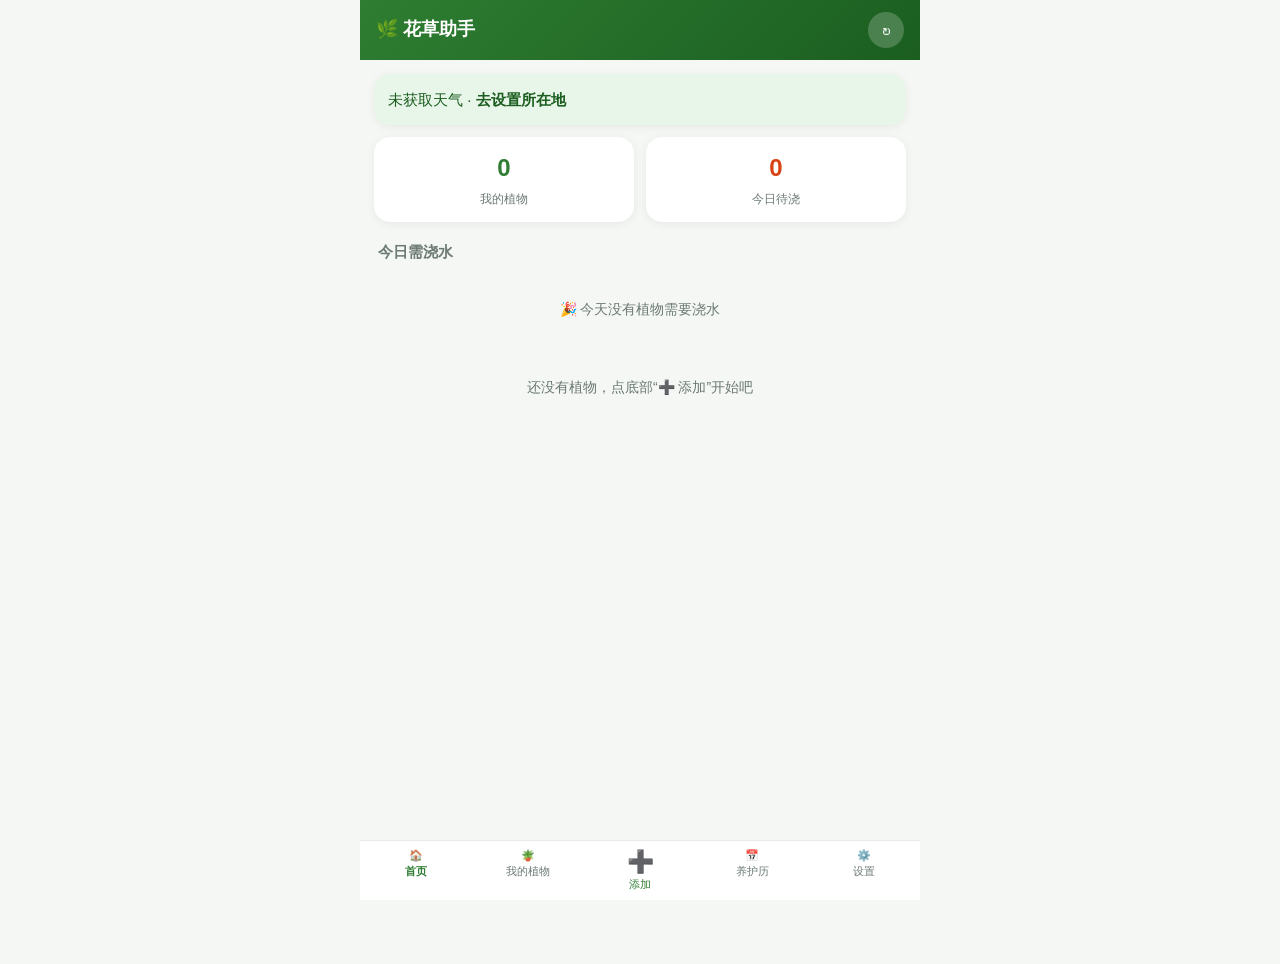
==== index.html @ 80a3a9a7 "Initial: 花草养护助手 PWA (天气联动浇水/拍照添加/诊断/打卡)" ====
<!DOCTYPE html>
<html lang="zh-CN">
<head>
  <meta charset="UTF-8" />
  <meta name="viewport" content="width=device-width, initial-scale=1.0, viewport-fit=cover, maximum-scale=1.0, user-scalable=no" />
  <meta name="theme-color" content="#2e7d32" />
  <meta name="apple-mobile-web-app-capable" content="yes" />
  <meta name="apple-mobile-web-app-status-bar-style" content="black-translucent" />
  <meta name="apple-mobile-web-app-title" content="花草助手" />
  <link rel="manifest" href="manifest.webmanifest" />
  <link rel="apple-touch-icon" href="icon.svg" />
  <link rel="icon" href="icon.svg" type="image/svg+xml" />
  <link rel="stylesheet" href="css/styles.css" />
  <title>花草养护助手</title>
</head>
<body>
  <div id="app">
    <header class="app-bar">
      <div class="app-bar__title">🌿 花草助手</div>
      <button id="sync-btn" class="app-bar__action" title="刷新天气与提醒">↻</button>
    </header>
    <main id="view" class="view"></main>
    <nav class="tabbar">
      <button class="tab" data-route="home">🏠<span>首页</span></button>
      <button class="tab" data-route="plants">🪴<span>我的植物</span></button>
      <button class="tab tab--add" data-route="add">➕<span>添加</span></button>
      <button class="tab" data-route="calendar">📅<span>养护历</span></button>
      <button class="tab" data-route="settings">⚙️<span>设置</span></button>
    </nav>
  </div>
  <div id="toast" class="toast"></div>
  <script type="module" src="js/app.js"></script>
</body>
</html>
---- css/styles.css ----
:root {
  --green: #2e7d32;
  --green-dark: #1b5e20;
  --green-light: #e8f5e9;
  --bg: #f5f7f4;
  --card: #ffffff;
  --text: #1f2a24;
  --muted: #6b7a72;
  --warn: #d84315;
  --accent: #00897b;
  --radius: 16px;
  --shadow: 0 2px 10px rgba(0, 0, 0, 0.06);
}

* { box-sizing: border-box; -webkit-tap-highlight-color: transparent; }
html, body { margin: 0; padding: 0; }
body {
  font-family: -apple-system, BlinkMacSystemFont, "PingFang SC", "Microsoft YaHei", "Segoe UI", sans-serif;
  background: var(--bg);
  color: var(--text);
  font-size: 15px;
  line-height: 1.55;
  padding-bottom: 64px; /* 给 tabbar 留位 */
}

#app { max-width: 560px; margin: 0 auto; min-height: 100vh; }

.app-bar {
  position: sticky; top: 0; z-index: 20;
  display: flex; align-items: center; justify-content: space-between;
  padding: 12px 16px; padding-top: max(12px, env(safe-area-inset-top));
  background: linear-gradient(135deg, var(--green), var(--green-dark));
  color: #fff;
}
.app-bar__title { font-weight: 700; font-size: 18px; }
.app-bar__action {
  border: none; background: rgba(255,255,255,0.2); color: #fff;
  width: 36px; height: 36px; border-radius: 50%; font-size: 18px; cursor: pointer;
}

.view { padding: 14px; }

/* 卡片 */
.card {
  background: var(--card); border-radius: var(--radius);
  padding: 14px; margin-bottom: 12px; box-shadow: var(--shadow);
}
.card h3, .card h4 { margin: 0 0 8px; }
.section { margin: 18px 4px 8px; font-size: 15px; color: var(--muted); font-weight: 600; }

/* 天气 */
.weather { background: linear-gradient(135deg, #a5d6a7, #66bb6a); color: #173a1c; }
.weather__main { font-size: 20px; }
.weather__main b { font-size: 26px; }
.weather__sub { opacity: 0.85; font-size: 13px; margin-top: 2px; }
.weather--empty { background: var(--green-light); color: var(--green-dark); }
.weather--empty a { color: var(--green-dark); font-weight: 600; }

/* 统计 */
.stats { display: flex; gap: 12px; margin-bottom: 4px; }
.stat { flex: 1; background: var(--card); border-radius: var(--radius); padding: 12px; text-align: center; box-shadow: var(--shadow); }
.stat b { display: block; font-size: 24px; color: var(--green); }
.stat--warn b { color: var(--warn); }
.stat span { font-size: 12px; color: var(--muted); }

/* 植物行 / 卡片 */
.plant-row { display: flex; align-items: center; justify-content: space-between; }
.plant-row__name { font-weight: 600; }
.plant-row__meta { font-size: 12px; color: var(--muted); margin-top: 2px; }

.plant-card { cursor: pointer; }
.plant-card__top { display: flex; align-items: center; gap: 8px; }
.plant-card__name { font-weight: 700; font-size: 16px; }
.plant-card__meta { font-size: 13px; color: var(--muted); margin-top: 4px; }

.badge { color: #fff; font-size: 11px; padding: 2px 8px; border-radius: 999px; }

.kv { display: flex; justify-content: space-between; padding: 5px 0; border-bottom: 1px dashed #eee; font-size: 14px; }
.kv:last-of-type { border-bottom: none; }
.kv span { color: var(--muted); }
.warn { color: var(--warn); font-weight: 700; }

.reasons { margin-top: 8px; display: flex; flex-wrap: wrap; gap: 6px; }
.tag { background: var(--green-light); color: var(--green-dark); font-size: 11px; padding: 3px 8px; border-radius: 8px; }

.care { margin: 6px 0 0; }
.tip { background: #fff8e1; color: #8a6d00; padding: 8px 10px; border-radius: 10px; font-size: 13px; margin: 8px 0 0; }

/* 按钮 */
.btn { border: none; border-radius: 12px; padding: 10px 16px; font-size: 14px; font-weight: 600; cursor: pointer; }
.btn--primary { background: var(--green); color: #fff; }
.btn--accent { background: var(--accent); color: #fff; }
.btn--warn { background: #ef6c00; color: #fff; }
.btn--ghost { background: #eef2ef; color: var(--green-dark); }
.detail-actions { display: flex; gap: 10px; margin: 14px 0; }
.detail-actions .btn { flex: 1; }
.detail-head { display: flex; justify-content: space-between; margin-bottom: 10px; }

/* 添加页 */
.add-tabs { display: flex; gap: 8px; margin-bottom: 14px; }
.chip { flex: 1; border: 1px solid #d9e3dc; background: #fff; border-radius: 999px; padding: 8px; font-size: 13px; cursor: pointer; color: var(--muted); }
.chip.active { background: var(--green); color: #fff; border-color: var(--green); }
.hint { color: var(--muted); font-size: 13px; margin: 0 0 12px; }
.upload { display: block; text-align: center; border: 2px dashed var(--green); border-radius: var(--radius); padding: 24px; color: var(--green-dark); cursor: pointer; background: var(--green-light); }
.upload span { font-size: 15px; font-weight: 600; }
#photo-result, #order-result { margin-top: 12px; }
.card.ok { background: #e8f5e9; color: var(--green-dark); }
.card.err { background: #ffebee; color: var(--warn); }
.card.diag { background: #fff3e0; color: #8a4b00; }
.order-row { display: flex; align-items: center; gap: 8px; padding: 8px 0; border-bottom: 1px dashed #eee; }
.order-row small { color: var(--muted); }

form label { display: block; font-size: 13px; color: var(--muted); margin-bottom: 12px; }
form input, form select { width: 100%; margin-top: 4px; padding: 10px; border: 1px solid #d9e3dc; border-radius: 10px; font-size: 15px; color: var(--text); background: #fff; }
.row { display: flex; gap: 8px; margin-bottom: 10px; }
.row input { flex: 1; }
.search input { width: 100%; padding: 10px 12px; border: 1px solid #d9e3dc; border-radius: 12px; margin-bottom: 12px; font-size: 15px; }

/* 养护历 */
.month-card { background: linear-gradient(135deg, #e8f5e9, #c8e6c9); }
.tasks { margin: 6px 0 0; padding-left: 18px; }
.tasks li { margin: 4px 0; }

/* 时间线 */
.tl__head { display: flex; justify-content: space-between; font-size: 13px; }
.tl__type { font-weight: 600; color: var(--green-dark); }
.tl__date { color: var(--muted); }
.tl__text { margin-top: 6px; }
.tl__photo { width: 100%; border-radius: 12px; margin-top: 8px; max-height: 320px; object-fit: cover; }

/* 空状态 */
.empty { text-align: center; color: var(--muted); padding: 28px 12px; font-size: 14px; }

/* Tabbar */
.tabbar {
  position: fixed; bottom: 0; left: 0; right: 0; z-index: 30;
  display: flex; background: #fff; border-top: 1px solid #e6ece8;
  padding-bottom: env(safe-area-inset-bottom);
  max-width: 560px; margin: 0 auto;
}
.tab { flex: 1; border: none; background: none; padding: 8px 0; font-size: 11px; color: var(--muted); cursor: pointer; display: flex; flex-direction: column; align-items: center; gap: 2px; }
.tab span { font-size: 11px; }
.tab.active { color: var(--green); font-weight: 700; }
.tab--add { position: relative; }
.tab--add { color: var(--green); font-size: 22px; }

/* Toast */
.toast {
  position: fixed; left: 50%; bottom: 80px; transform: translateX(-50%) translateY(20px);
  background: rgba(0,0,0,0.82); color: #fff; padding: 10px 18px; border-radius: 999px;
  font-size: 14px; opacity: 0; pointer-events: none; transition: all .25s; z-index: 50; max-width: 80%;
}
.toast.show { opacity: 1; transform: translateX(-50%) translateY(0); }

/* Loading 遮罩 */
.overlay {
  position: fixed; inset: 0; background: rgba(255,255,255,0.7); z-index: 60;
  display: flex; flex-direction: column; align-items: center; justify-content: center; gap: 12px;
}
.overlay p { color: var(--green-dark); font-weight: 600; }
.spinner { width: 38px; height: 38px; border: 4px solid var(--green-light); border-top-color: var(--green); border-radius: 50%; animation: spin .8s linear infinite; }
@keyframes spin { to { transform: rotate(360deg); } }

details.month-item summary { cursor: pointer; font-weight: 600; list-style: none; }
details.month-item summary::-webkit-details-marker { display: none; }
details.month-item summary::before { content: "▸ "; color: var(--green); }
details[open].month-item summary::before { content: "▾ "; }
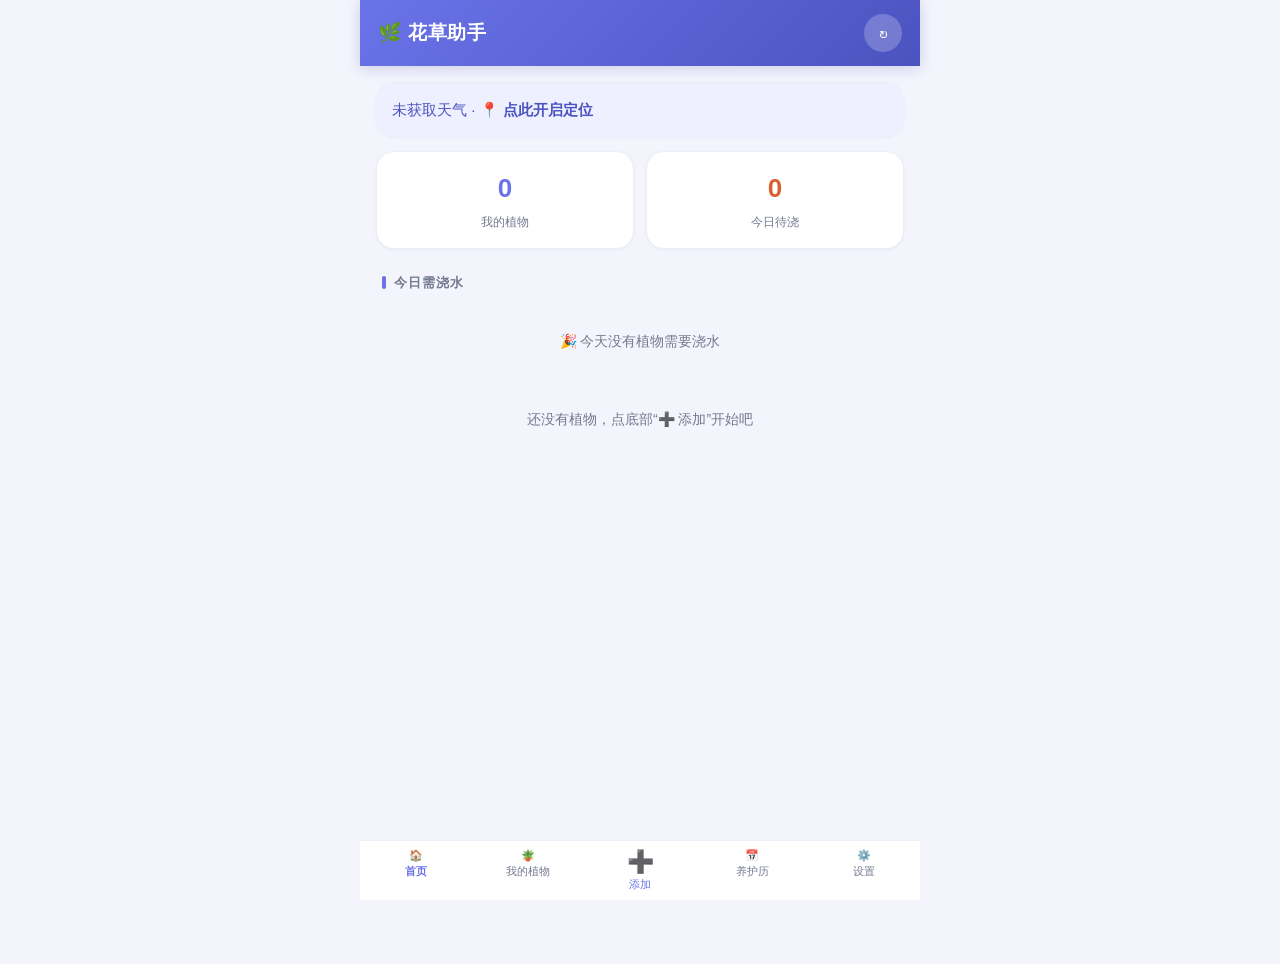
==== commit 00c08ffe: "fix: redeploy index.html (typeIcon 冲突修复 + 蓝紫美化 + 差异化养护建议)" ====
--- a/index.html
+++ b/index.html
@@ -3,7 +3,7 @@
 <head>
   <meta charset="UTF-8" />
   <meta name="viewport" content="width=device-width, initial-scale=1.0, viewport-fit=cover, maximum-scale=1.0, user-scalable=no" />
-  <meta name="theme-color" content="#2e7d32" />
+  <meta name="theme-color" content="#6a73e8" />
   <meta name="apple-mobile-web-app-capable" content="yes" />
   <meta name="apple-mobile-web-app-status-bar-style" content="black-translucent" />
   <meta name="apple-mobile-web-app-title" content="花草助手" />
--- a/css/styles.css
+++ b/css/styles.css
@@ -1,15 +1,17 @@
 :root {
-  --green: #2e7d32;
-  --green-dark: #1b5e20;
-  --green-light: #e8f5e9;
-  --bg: #f5f7f4;
+  --green: #6a73e8;
+  --green-dark: #4b53c0;
+  --green-light: #eef0ff;
+  --green-soft: #f3f4ff;
+  --bg: #f4f5fc;
   --card: #ffffff;
-  --text: #1f2a24;
-  --muted: #6b7a72;
-  --warn: #d84315;
-  --accent: #00897b;
-  --radius: 16px;
-  --shadow: 0 2px 10px rgba(0, 0, 0, 0.06);
+  --text: #222438;
+  --muted: #74798f;
+  --line: #eceef9;
+  --warn: #d8622f;
+  --accent: #8a7ff0;
+  --radius: 18px;
+  --shadow: 0 1px 3px rgba(40, 50, 90, 0.06);
 }
 
 * { box-sizing: border-box; -webkit-tap-highlight-color: transparent; }
@@ -28,28 +30,35 @@
 .app-bar {
   position: sticky; top: 0; z-index: 20;
   display: flex; align-items: center; justify-content: space-between;
-  padding: 12px 16px; padding-top: max(12px, env(safe-area-inset-top));
+  padding: 14px 18px; padding-top: max(14px, env(safe-area-inset-top));
   background: linear-gradient(135deg, var(--green), var(--green-dark));
   color: #fff;
-}
-.app-bar__title { font-weight: 700; font-size: 18px; }
+  box-shadow: 0 2px 14px rgba(75, 83, 192, 0.25);
+}
+.app-bar__title { font-weight: 700; font-size: 19px; letter-spacing: 0.5px; }
 .app-bar__action {
-  border: none; background: rgba(255,255,255,0.2); color: #fff;
-  width: 36px; height: 36px; border-radius: 50%; font-size: 18px; cursor: pointer;
-}
-
-.view { padding: 14px; }
-
-/* 卡片 */
+  border: none; background: rgba(255,255,255,0.22); color: #fff;
+  width: 38px; height: 38px; border-radius: 50%; font-size: 18px; cursor: pointer;
+  transition: background .2s;
+}
+.app-bar__action:active { background: rgba(255,255,255,0.35); }
+
+.view { padding: 16px; }
+
+/* 卡片：轻量、细边框、极淡阴影、大留白 */
 .card {
-  background: var(--card); border-radius: var(--radius);
-  padding: 14px; margin-bottom: 12px; box-shadow: var(--shadow);
-}
-.card h3, .card h4 { margin: 0 0 8px; }
-.section { margin: 18px 4px 8px; font-size: 15px; color: var(--muted); font-weight: 600; }
+  background: var(--card); border: 1px solid var(--line); border-radius: var(--radius);
+  padding: 16px; margin-bottom: 14px; box-shadow: var(--shadow);
+}
+.card h3, .card h4 { margin: 0 0 10px; }
+.section {
+  margin: 24px 6px 10px; font-size: 13px; color: var(--muted); font-weight: 700;
+  letter-spacing: 1px; display: flex; align-items: center; gap: 8px;
+}
+.section::before { content: ""; width: 4px; height: 13px; border-radius: 3px; background: var(--green); display: inline-block; }
 
 /* 天气 */
-.weather { background: linear-gradient(135deg, #a5d6a7, #66bb6a); color: #173a1c; }
+.weather { background: linear-gradient(135deg, #aeb6f2, #7c87e6); color: #1c2050; border: none; }
 .weather__main { font-size: 20px; }
 .weather__main b { font-size: 26px; }
 .weather__sub { opacity: 0.85; font-size: 13px; margin-top: 2px; }
@@ -58,66 +67,99 @@
 
 /* 统计 */
 .stats { display: flex; gap: 12px; margin-bottom: 4px; }
-.stat { flex: 1; background: var(--card); border-radius: var(--radius); padding: 12px; text-align: center; box-shadow: var(--shadow); }
-.stat b { display: block; font-size: 24px; color: var(--green); }
+.stat { flex: 1; background: var(--card); border: 1px solid var(--line); border-radius: var(--radius); padding: 16px; text-align: center; box-shadow: var(--shadow); }
+.stat b { display: block; font-size: 26px; color: var(--green); font-weight: 700; }
 .stat--warn b { color: var(--warn); }
 .stat span { font-size: 12px; color: var(--muted); }
 
+/* 植物图标圆形头像 */
+.plant-avatar {
+  flex: 0 0 auto; width: 44px; height: 44px; border-radius: 50%;
+  background: var(--green-soft); display: flex; align-items: center; justify-content: center;
+  font-size: 24px; line-height: 1;
+}
+.plant-avatar--lg { width: 60px; height: 60px; font-size: 32px; }
+
 /* 植物行 / 卡片 */
-.plant-row { display: flex; align-items: center; justify-content: space-between; }
-.plant-row__name { font-weight: 600; }
-.plant-row__meta { font-size: 12px; color: var(--muted); margin-top: 2px; }
+.plant-row { display: flex; align-items: center; justify-content: space-between; gap: 12px; }
+.plant-row__top { display: flex; align-items: center; gap: 12px; min-width: 0; flex: 1; }
+.plant-row__text { flex: 1; min-width: 0; }
+.plant-row__name { font-weight: 600; font-size: 15px; }
+.plant-row__meta { font-size: 12px; color: var(--muted); margin-top: 3px; }
 
 .plant-card { cursor: pointer; }
-.plant-card__top { display: flex; align-items: center; gap: 8px; }
+.plant-card__top { display: flex; align-items: center; gap: 12px; }
+.plant-card__body { flex: 1; min-width: 0; }
 .plant-card__name { font-weight: 700; font-size: 16px; }
 .plant-card__meta { font-size: 13px; color: var(--muted); margin-top: 4px; }
 
-.badge { color: #fff; font-size: 11px; padding: 2px 8px; border-radius: 999px; }
-
-.kv { display: flex; justify-content: space-between; padding: 5px 0; border-bottom: 1px dashed #eee; font-size: 14px; }
+.plant-hero { display: flex; align-items: center; gap: 14px; }
+.plant-hero__body { flex: 1; min-width: 0; }
+
+.badge { color: #fff; font-size: 11px; padding: 2px 9px; border-radius: 999px; }
+
+.kv { display: flex; justify-content: space-between; padding: 6px 0; border-bottom: 1px dashed var(--line); font-size: 14px; }
 .kv:last-of-type { border-bottom: none; }
 .kv span { color: var(--muted); }
 .warn { color: var(--warn); font-weight: 700; }
 
-.reasons { margin-top: 8px; display: flex; flex-wrap: wrap; gap: 6px; }
-.tag { background: var(--green-light); color: var(--green-dark); font-size: 11px; padding: 3px 8px; border-radius: 8px; }
+.reasons { margin-top: 10px; display: flex; flex-wrap: wrap; gap: 6px; }
+.tag { background: var(--green-soft); color: var(--green-dark); font-size: 11px; padding: 3px 9px; border-radius: 8px; }
 
 .care { margin: 6px 0 0; }
 .tip { background: #fff8e1; color: #8a6d00; padding: 8px 10px; border-radius: 10px; font-size: 13px; margin: 8px 0 0; }
 
+/* 实时养护建议卡片 */
+.care-card .care-head { margin: 2px 0 12px; color: var(--green-dark); font-weight: 600; font-size: 14px; }
+.care-item { display: flex; gap: 11px; align-items: flex-start; padding: 10px 0; border-top: 1px solid var(--line); }
+.care-item:first-of-type { border-top: none; }
+.care-ico { font-size: 18px; line-height: 1.3; flex: 0 0 auto; }
+.care-body { flex: 1; }
+.care-body b { font-size: 13px; color: var(--green-dark); }
+.care-body p { margin: 2px 0 0; font-size: 13px; color: #445; line-height: 1.5; }
+
 /* 按钮 */
-.btn { border: none; border-radius: 12px; padding: 10px 16px; font-size: 14px; font-weight: 600; cursor: pointer; }
+.btn { border: none; border-radius: 14px; padding: 11px 16px; font-size: 14px; font-weight: 600; cursor: pointer; transition: transform .05s, opacity .2s; }
+.btn:active { transform: scale(.97); }
 .btn--primary { background: var(--green); color: #fff; }
 .btn--accent { background: var(--accent); color: #fff; }
 .btn--warn { background: #ef6c00; color: #fff; }
-.btn--ghost { background: #eef2ef; color: var(--green-dark); }
+.btn--ghost { background: var(--green-soft); color: var(--green-dark); }
 .detail-actions { display: flex; gap: 10px; margin: 14px 0; }
 .detail-actions .btn { flex: 1; }
-.detail-head { display: flex; justify-content: space-between; margin-bottom: 10px; }
+.detail-head { display: flex; justify-content: space-between; gap: 8px; margin-bottom: 12px; }
+.detail-head .btn { flex: 1; padding: 9px 8px; font-size: 13px; }
 
 /* 添加页 */
 .add-tabs { display: flex; gap: 8px; margin-bottom: 14px; }
-.chip { flex: 1; border: 1px solid #d9e3dc; background: #fff; border-radius: 999px; padding: 8px; font-size: 13px; cursor: pointer; color: var(--muted); }
+.chip { flex: 1; border: 1px solid #d9e3dc; background: #fff; border-radius: 999px; padding: 9px; font-size: 13px; cursor: pointer; color: var(--muted); }
 .chip.active { background: var(--green); color: #fff; border-color: var(--green); }
 .hint { color: var(--muted); font-size: 13px; margin: 0 0 12px; }
-.upload { display: block; text-align: center; border: 2px dashed var(--green); border-radius: var(--radius); padding: 24px; color: var(--green-dark); cursor: pointer; background: var(--green-light); }
+.upload { display: block; text-align: center; border: 2px dashed var(--green); border-radius: var(--radius); padding: 26px; color: var(--green-dark); cursor: pointer; background: var(--green-soft); }
 .upload span { font-size: 15px; font-weight: 600; }
 #photo-result, #order-result { margin-top: 12px; }
-.card.ok { background: #e8f5e9; color: var(--green-dark); }
+.card.ok { background: var(--green-light); color: var(--green-dark); }
 .card.err { background: #ffebee; color: var(--warn); }
 .card.diag { background: #fff3e0; color: #8a4b00; }
-.order-row { display: flex; align-items: center; gap: 8px; padding: 8px 0; border-bottom: 1px dashed #eee; }
+.order-row { display: flex; align-items: center; gap: 8px; padding: 8px 0; border-bottom: 1px dashed var(--line); }
 .order-row small { color: var(--muted); }
+.route-card { background: #fff; border: 1px solid var(--line); border-radius: var(--radius); padding: 16px; margin-bottom: 14px; box-shadow: var(--shadow); }
+.route-card > b { display: block; margin-bottom: 6px; color: var(--green-dark); }
+.route-card .hint { margin-bottom: 10px; }
+.route-card .btn { margin-bottom: 4px; }
+.steps { margin: 10px 0; padding-left: 20px; color: var(--muted); font-size: 13px; }
+.steps li { margin: 4px 0; }
+#qwen-order-box { margin-top: 10px; border-top: 1px dashed var(--line); padding-top: 10px; }
+#qwen-order-box textarea { width: 100%; margin: 4px 0 8px; padding: 10px; border: 1px solid #d9e3dc; border-radius: 10px; font-size: 13px; color: var(--text); background: #fafcfa; line-height: 1.5; }
 
 form label { display: block; font-size: 13px; color: var(--muted); margin-bottom: 12px; }
 form input, form select { width: 100%; margin-top: 4px; padding: 10px; border: 1px solid #d9e3dc; border-radius: 10px; font-size: 15px; color: var(--text); background: #fff; }
 .row { display: flex; gap: 8px; margin-bottom: 10px; }
 .row input { flex: 1; }
-.search input { width: 100%; padding: 10px 12px; border: 1px solid #d9e3dc; border-radius: 12px; margin-bottom: 12px; font-size: 15px; }
+.search input { width: 100%; padding: 11px 12px; border: 1px solid #d9e3dc; border-radius: 12px; margin-bottom: 12px; font-size: 15px; }
 
 /* 养护历 */
-.month-card { background: linear-gradient(135deg, #e8f5e9, #c8e6c9); }
+.month-card { background: linear-gradient(135deg, #eef0ff, #d6dcfb); border: none; }
 .tasks { margin: 6px 0 0; padding-left: 18px; }
 .tasks li { margin: 4px 0; }
 
@@ -134,7 +176,7 @@
 /* Tabbar */
 .tabbar {
   position: fixed; bottom: 0; left: 0; right: 0; z-index: 30;
-  display: flex; background: #fff; border-top: 1px solid #e6ece8;
+  display: flex; background: rgba(255,255,255,0.94); backdrop-filter: saturate(180%) blur(10px); border-top: 1px solid var(--line);
   padding-bottom: env(safe-area-inset-bottom);
   max-width: 560px; margin: 0 auto;
 }
@@ -154,12 +196,34 @@
 
 /* Loading 遮罩 */
 .overlay {
-  position: fixed; inset: 0; background: rgba(255,255,255,0.7); z-index: 60;
+  position: fixed; inset: 0; background: rgba(255,255,255,0.75); z-index: 60;
   display: flex; flex-direction: column; align-items: center; justify-content: center; gap: 12px;
 }
 .overlay p { color: var(--green-dark); font-weight: 600; }
 .spinner { width: 38px; height: 38px; border: 4px solid var(--green-light); border-top-color: var(--green); border-radius: 50%; animation: spin .8s linear infinite; }
 @keyframes spin { to { transform: rotate(360deg); } }
+
+/* 弹窗（打卡 / 拍照 / 诊断） */
+.overlay.dim { background: rgba(20,30,25,0.45); }
+.modal {
+  background: #fff; border-radius: 20px; padding: 22px; width: min(92vw, 340px);
+  box-shadow: 0 16px 40px rgba(0,0,0,.22); display: flex; flex-direction: column; gap: 10px; text-align: center;
+}
+.modal h3 { margin: 0; color: var(--green-dark); font-size: 18px; }
+.modal .hint { margin: 0; }
+.modal textarea {
+  width: 100%; box-sizing: border-box; border: 1px solid #d7e0da; border-radius: 10px;
+  padding: 10px; font: inherit; min-height: 64px; resize: vertical; text-align: left;
+}
+.modal .btn { width: 100%; }
+.modal .prev { display: flex; flex-direction: column; gap: 8px; align-items: center; }
+.m-label { display: block; text-align: left; font-size: 13px; color: var(--green-dark); margin: 2px 0; font-weight: 600; }
+.m-label input, .m-label select {
+  width: 100%; box-sizing: border-box; margin-top: 4px; padding: 9px 10px;
+  border: 1px solid #d7e0da; border-radius: 10px; font: inherit; font-weight: 400; color: #333;
+}
+.plant-note { font-size: 12px; color: var(--green); margin-top: 4px; }
+.modal .thumb { width: 100%; max-height: 170px; object-fit: cover; border-radius: 10px; border: 1px solid var(--line); }
 
 details.month-item summary { cursor: pointer; font-weight: 600; list-style: none; }
 details.month-item summary::-webkit-details-marker { display: none; }
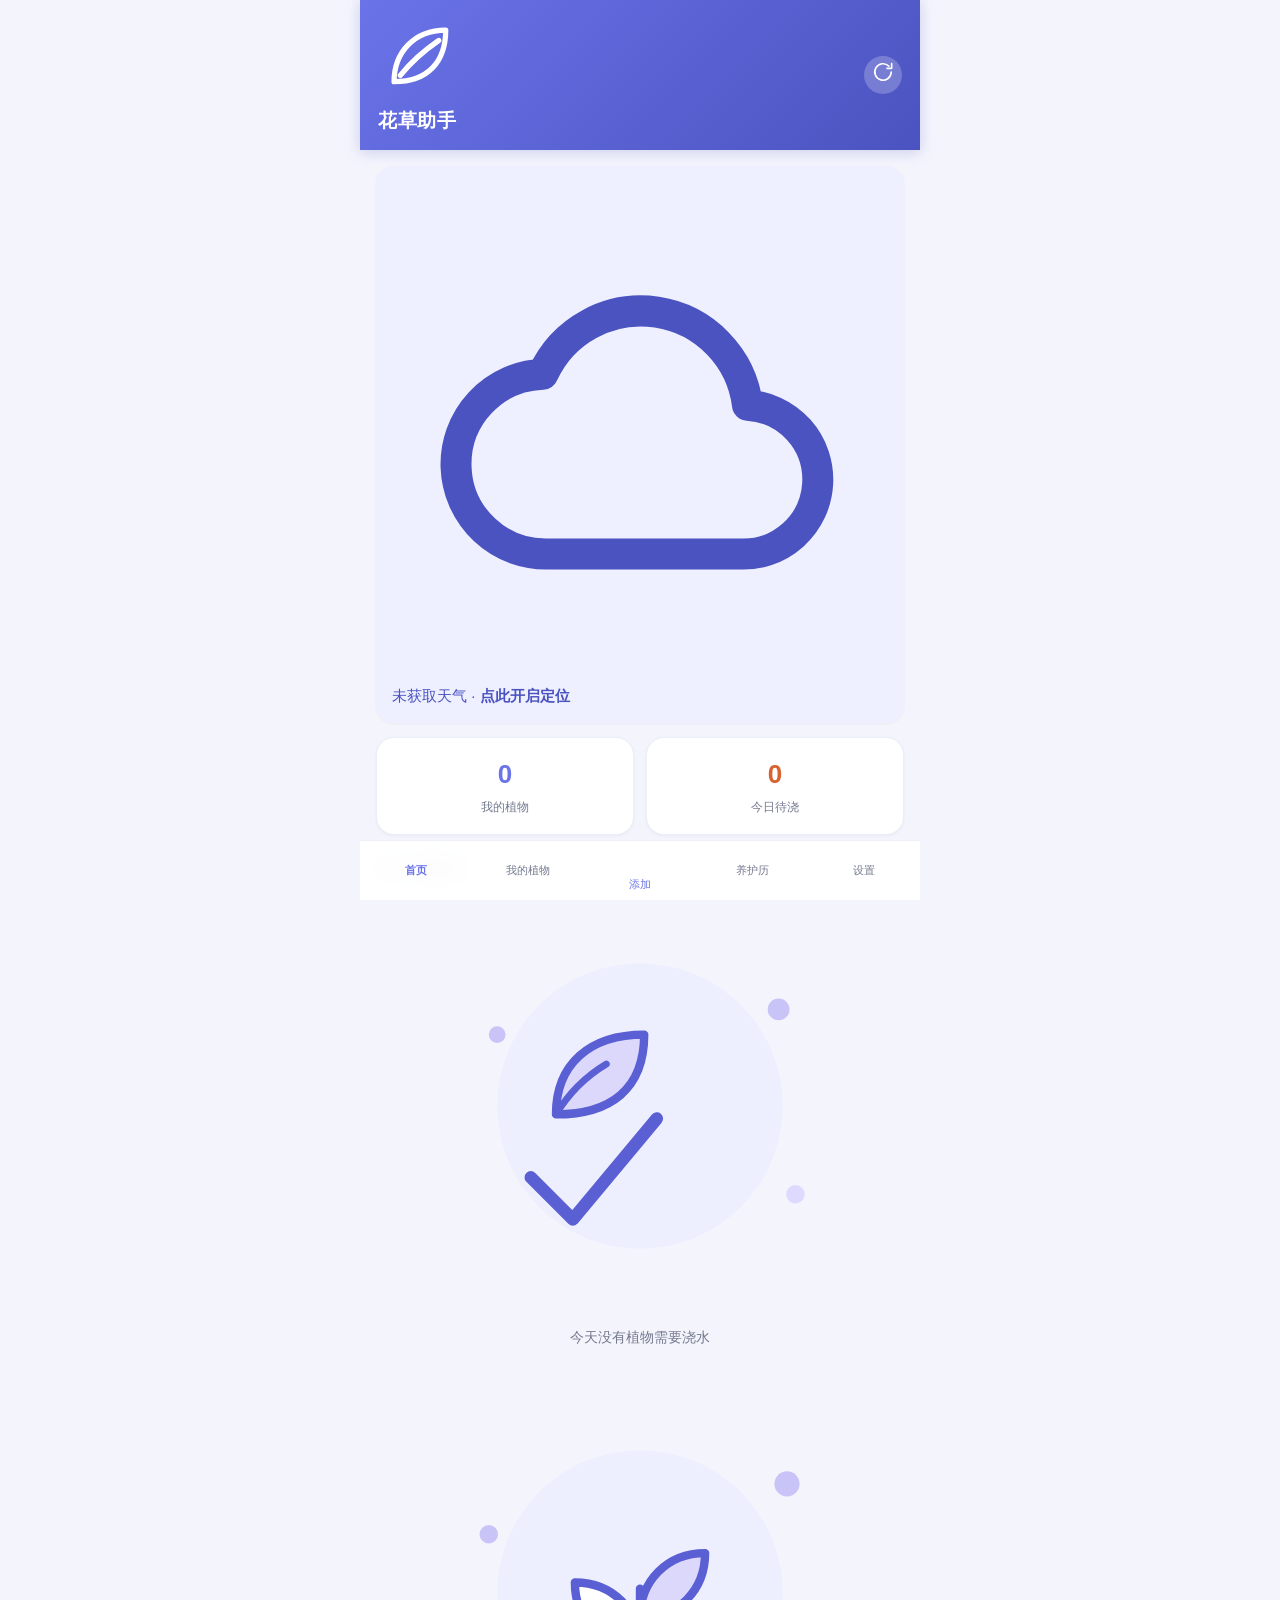
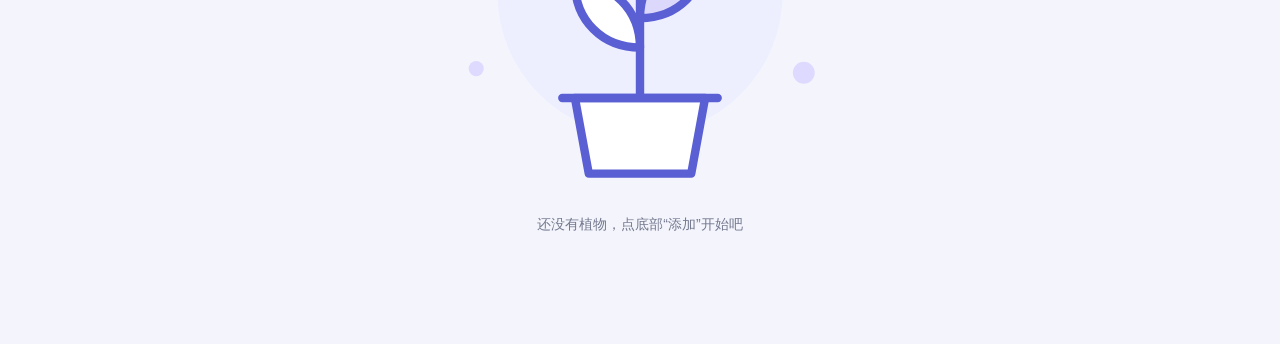
==== commit b9d4e9d9: "style: 蓝紫梦幻主题 UI 美化（渐变光晕背景/凸起添加按钮/头像与卡片升级）· index.html" ====
--- a/index.html
+++ b/index.html
@@ -16,16 +16,21 @@
 <body>
   <div id="app">
     <header class="app-bar">
-      <div class="app-bar__title">🌿 花草助手</div>
-      <button id="sync-btn" class="app-bar__action" title="刷新天气与提醒">↻</button>
+      <div class="app-bar__title">
+        <svg class="ic" viewBox="0 0 24 24" fill="none" stroke="currentColor" stroke-width="1.5" stroke-linecap="round" stroke-linejoin="round" aria-hidden="true"><path d="M4.6 19.4C4.6 11 10.4 4.6 19.4 4.6c0 9-5 14.8-14.8 14.8z"/><path d="M6.4 17.6C9.6 13.6 13 10.6 17.4 7.6"/></svg>
+        花草助手
+      </div>
+      <button id="sync-btn" class="app-bar__action" title="刷新天气与提醒" aria-label="刷新天气与提醒">
+        <svg class="ic" viewBox="0 0 24 24" fill="none" stroke="currentColor" stroke-width="1.5" stroke-linecap="round" stroke-linejoin="round" aria-hidden="true"><path d="M19.6 12a7.6 7.6 0 1 1-2.2-5.4"/><path d="M20 4.2v4.4h-4.4"/></svg>
+      </button>
     </header>
     <main id="view" class="view"></main>
     <nav class="tabbar">
-      <button class="tab" data-route="home">🏠<span>首页</span></button>
-      <button class="tab" data-route="plants">🪴<span>我的植物</span></button>
-      <button class="tab tab--add" data-route="add">➕<span>添加</span></button>
-      <button class="tab" data-route="calendar">📅<span>养护历</span></button>
-      <button class="tab" data-route="settings">⚙️<span>设置</span></button>
+      <button class="tab" data-route="home"><i><svg class="ic" viewBox="0 0 24 24" fill="none" stroke="currentColor" stroke-width="1.5" stroke-linecap="round" stroke-linejoin="round" aria-hidden="true"><path d="M4 11.2L12 4.8l8 6.4"/><path d="M6.6 10v9.6h10.8V10"/></svg></i><span>首页</span></button>
+      <button class="tab" data-route="plants"><i><svg class="ic" viewBox="0 0 24 24" fill="none" stroke="currentColor" stroke-width="1.5" stroke-linecap="round" stroke-linejoin="round" aria-hidden="true"><path d="M12 20.4v-6.2"/><path d="M12 15.6c-3 0-5.2-2.2-5.2-5.2 3 0 5.2 2.2 5.2 5.2z"/><path d="M12 13.2c3 0 5.2-2.2 5.2-5.2-3 0-5.2 2.2-5.2 5.2z"/></svg></i><span>我的植物</span></button>
+      <button class="tab tab--add" data-route="add"><i><svg class="ic" viewBox="0 0 24 24" fill="none" stroke="currentColor" stroke-width="1.8" stroke-linecap="round" stroke-linejoin="round" aria-hidden="true"><path d="M12 6.2v11.6"/><path d="M6.2 12h11.6"/></svg></i><span>添加</span></button>
+      <button class="tab" data-route="calendar"><i><svg class="ic" viewBox="0 0 24 24" fill="none" stroke="currentColor" stroke-width="1.5" stroke-linecap="round" stroke-linejoin="round" aria-hidden="true"><rect x="4" y="5.4" width="16" height="14.2" rx="2.6"/><path d="M4 10h16"/><path d="M8.6 3.4v4"/><path d="M15.4 3.4v4"/></svg></i><span>养护历</span></button>
+      <button class="tab" data-route="settings"><i><svg class="ic" viewBox="0 0 24 24" fill="none" stroke="currentColor" stroke-width="1.5" stroke-linecap="round" stroke-linejoin="round" aria-hidden="true"><circle cx="12" cy="12" r="3"/><path d="M12 3.6v2.2M12 18.2v2.2M4.9 7.7l1.9 1.1M17.2 15.2l1.9 1.1M4.9 16.3l1.9-1.1M17.2 8.8l1.9-1.1"/></svg></i><span>设置</span></button>
     </nav>
   </div>
   <div id="toast" class="toast"></div>
--- a/css/styles.css
+++ b/css/styles.css
@@ -229,3 +229,9 @@
 details.month-item summary::-webkit-details-marker { display: none; }
 details.month-item summary::before { content: "▸ "; color: var(--green); }
 details[open].month-item summary::before { content: "▾ "; }
+
+/* 本周待办清单 */
+.week-card__head { display: flex; align-items: center; gap: 10px; margin-bottom: 8px; }
+.week-card__head b { font-size: 15px; color: var(--text); }
+.week-item { font-size: 13px; color: var(--muted); line-height: 1.5; margin: 3px 0; }
+.week-item b { color: var(--green-dark); }
